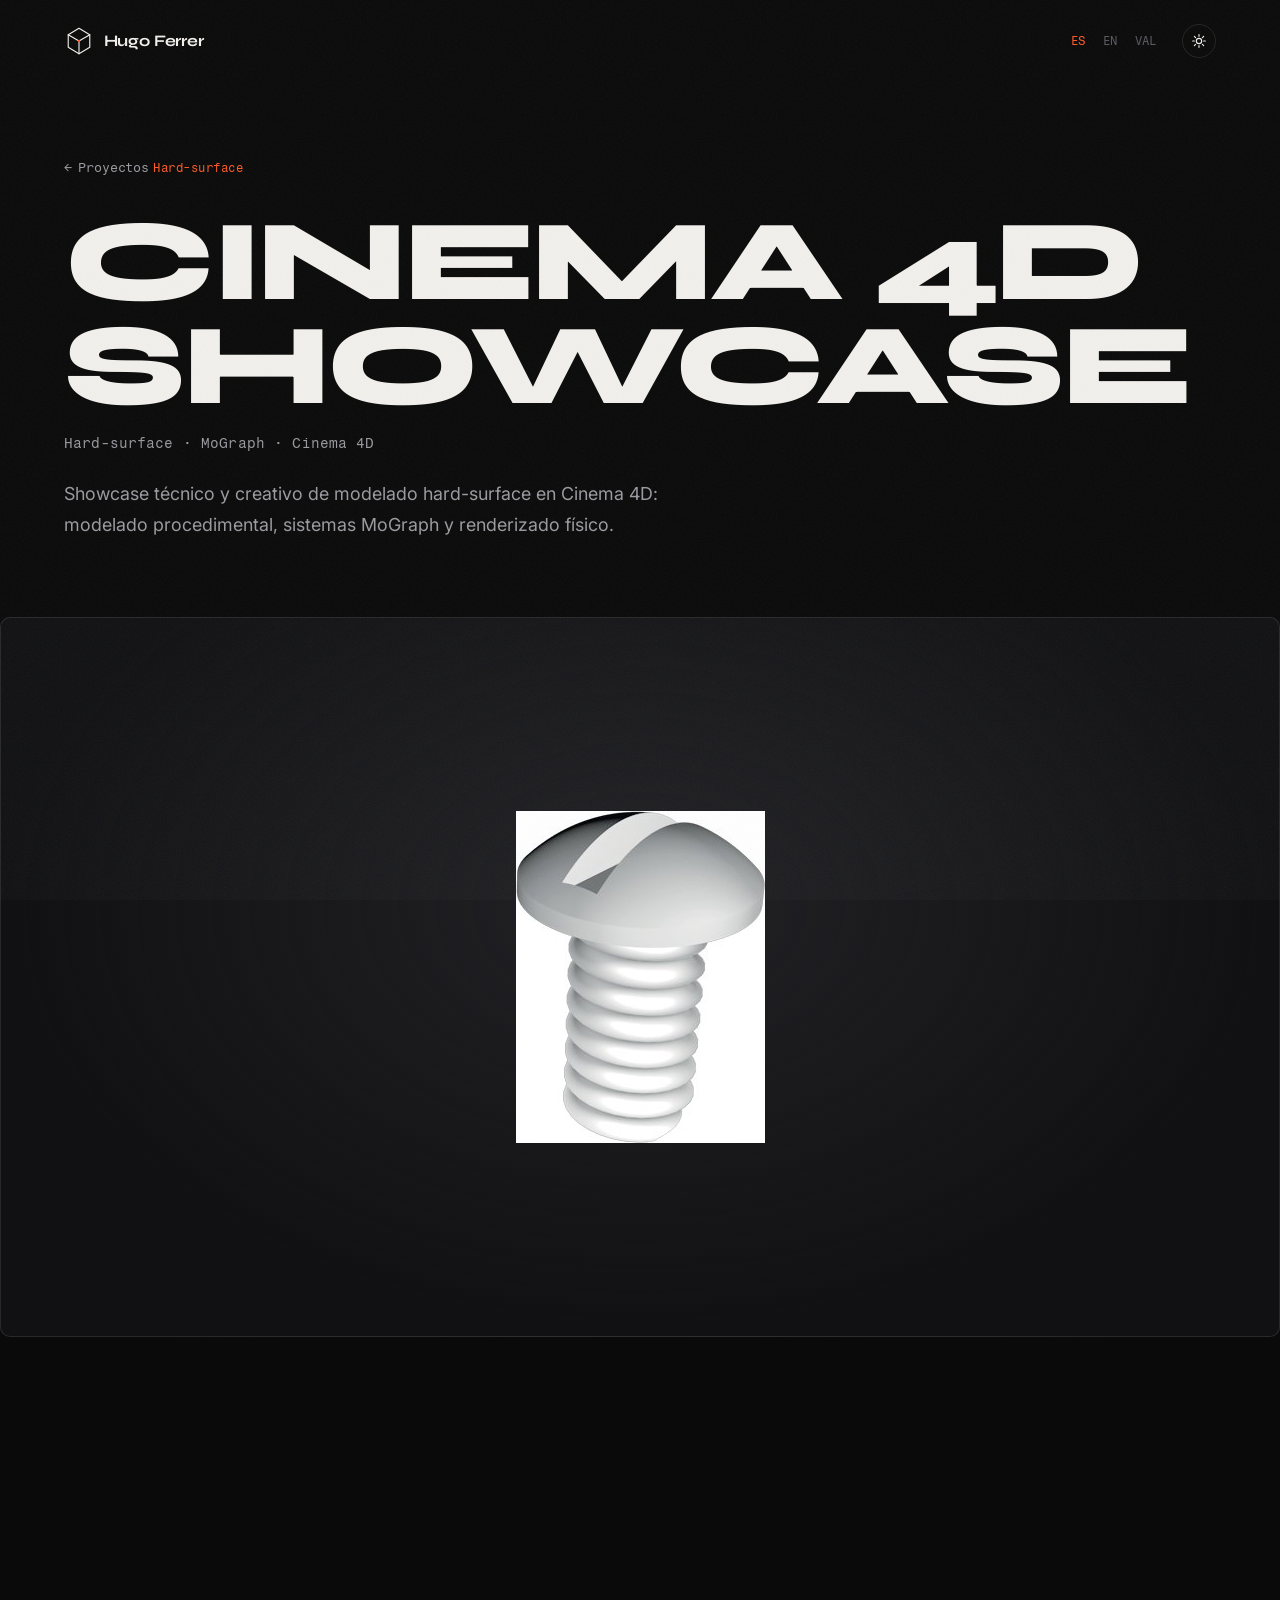
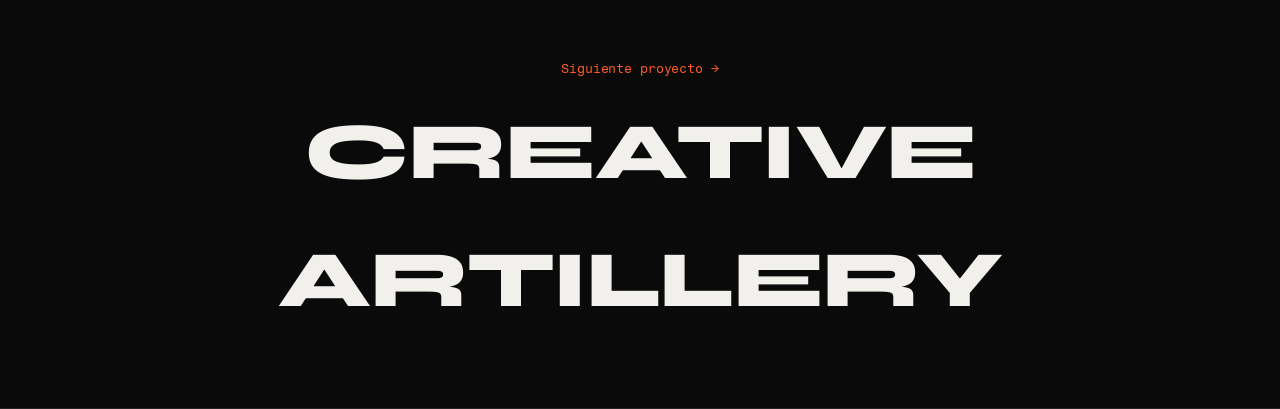
==== cinema4d.html @ 3f28eae4 "V6: páginas dedicadas por proyecto + material completo de Ecos - 6 páginas internas (ecos/mexican/sh" ====
<!DOCTYPE html>
<html lang="es">
<head>
  <meta charset="UTF-8" />
  <meta name="viewport" content="width=device-width, initial-scale=1.0" />
  <title>Cinema 4D Showcase — Hugo Ferrer Plaza</title>
  <meta name="description" content="Cinema 4D Showcase — hard-surface. Case study de Hugo Ferrer Plaza." />
  <meta name="theme-color" content="#0a0a0a" />
  <meta property="og:title" content="Cinema 4D Showcase — Hugo Ferrer Plaza" />
  <meta property="og:image" content="images/behance/c4d.jpg" />
  <link rel="preconnect" href="https://fonts.googleapis.com" />
  <link rel="preconnect" href="https://fonts.gstatic.com" crossorigin />
  <link href="https://fonts.googleapis.com/css2?family=Syne:wght@600;700;800&family=Inter:wght@300;400;500;600&family=Fragment+Mono:ital@0;1&display=swap" rel="stylesheet" />
  <link rel="stylesheet" href="assets/css/style.css?v=6" />
</head>
<body class="proj-page">
  <div class="curtain"></div>
  <div class="grain" aria-hidden="true"></div>
  <div class="progress-bar" id="progressBar" aria-hidden="true"></div>
  <div class="cursor" id="cursor" aria-hidden="true"></div>
  <div class="cursor-dot" id="cursorDot" aria-hidden="true"></div>

  <header class="nav" id="nav">
    <a href="index.html" class="nav-logo magnetic" aria-label="Hugo Ferrer Plaza — inicio">
      <svg class="logo-mark logo-svg" viewBox="0 0 64 64" width="30" height="30" aria-hidden="true">
        <g fill="none" stroke="currentColor" stroke-width="2.4" stroke-linejoin="round" stroke-linecap="round">
          <path d="M32 5 L55 18.5 L55 45.5 L32 59 L9 45.5 L9 18.5 Z"/>
          <path d="M32 32 L9 18.5 M32 32 L55 18.5 M32 32 L32 59"/>
        </g><circle cx="32" cy="32" r="2.6" fill="var(--accent)"/>
      </svg>
      <span class="logo-word">Hugo Ferrer</span>
    </a>
    <div class="nav-right">
      <div class="lang-switcher" role="group" aria-label="Idioma">
        <button class="lang-btn" data-lang="es" aria-pressed="true">ES</button>
        <button class="lang-btn" data-lang="en" aria-pressed="false">EN</button>
        <button class="lang-btn" data-lang="va" aria-pressed="false">VAL</button>
      </div>
      <button class="theme-toggle" id="themeToggle" aria-label="Cambiar tema claro/oscuro">
        <svg class="ic-sun" viewBox="0 0 24 24" fill="none" stroke="currentColor" stroke-width="1.7" stroke-linecap="round" aria-hidden="true"><circle cx="12" cy="12" r="4"/><path d="M12 2.5v2.5M12 19v2.5M2.5 12h2.5M19 12h2.5M5 5l1.8 1.8M17.2 17.2L19 19M19 5l-1.8 1.8M5 19l1.8-1.8"/></svg>
        <svg class="ic-moon" viewBox="0 0 24 24" fill="none" stroke="currentColor" stroke-width="1.7" stroke-linecap="round" stroke-linejoin="round" aria-hidden="true"><path d="M20 14.5A8 8 0 1 1 9.5 4 6.5 6.5 0 0 0 20 14.5z"/></svg>
      </button>
    </div>
  </header>

  <main id="proj" data-project="cinema4d"></main>

  <div class="lightbox" id="lightbox" aria-hidden="true" role="dialog" aria-modal="true" aria-label="Imagen">
    <div class="lb-backdrop"></div>
    <button class="lb-close" aria-label="Cerrar">✕</button>
    <button class="lb-prev" aria-label="Anterior">‹</button>
    <button class="lb-next" aria-label="Siguiente">›</button>
    <img class="lb-img" src="" alt="" />
  </div>

  <script src="https://cdn.jsdelivr.net/npm/gsap@3.12.5/dist/gsap.min.js"></script>
  <script src="https://cdn.jsdelivr.net/npm/gsap@3.12.5/dist/ScrollTrigger.min.js"></script>
  <script src="https://cdn.jsdelivr.net/npm/lenis@1.1.14/dist/lenis.min.js"></script>
  <script src="assets/js/i18n.js?v=6"></script>
  <script src="assets/js/project.js?v=6"></script>
</body>
</html>
---- assets/css/style.css ----
/* ═══════════════════════════════════════════════════
   Hugo Ferrer Plaza — Portfolio V5
   Dark cinematic · warm-orange accent · integrated overlays
═══════════════════════════════════════════════════ */
*, *::before, *::after { box-sizing: border-box; margin: 0; padding: 0; }

:root {
  --bg:        #0a0a0a;
  --bg-2:      #121214;
  --card:      #161618;
  --card-2:    #1d1d20;
  --text:      #f2f0ec;
  --muted:     #9a9a9f;
  --faint:     #5a5a60;
  --line:      rgba(255,255,255,0.10);
  --line-2:    rgba(255,255,255,0.05);
  --accent:    #ff5b27;
  --accent-2:  #ff7d4d;
  --accent-soft: rgba(255,91,39,0.14);

  --font-head: 'Syne', sans-serif;
  --font-body: 'Inter', sans-serif;
  --font-mono: 'Fragment Mono', ui-monospace, monospace;

  --ease-out:  cubic-bezier(0.16, 1, 0.3, 1);
  --ease-expo: cubic-bezier(0.19, 1, 0.22, 1);

  --overlay-bg: rgba(6,6,7,0.97);
  --pad-x: clamp(1.25rem, 5vw, 6rem);
  --maxw: 1320px;
}

/* light theme (toggle) */
body.light {
  --bg: #f4f2ed; --bg-2: #ece9e2; --card: #ffffff; --card-2: #f2efe9;
  --text: #14140f; --muted: #56544d; --faint: #9b988f;
  --line: rgba(0,0,0,0.12); --line-2: rgba(0,0,0,0.05);
  --overlay-bg: rgba(244,242,237,0.97);
}
body.light .grain { opacity: 0.03; mix-blend-mode: multiply; }

html { -webkit-text-size-adjust: 100%; }
body {
  background: var(--bg); color: var(--text);
  font-family: var(--font-body); font-weight: 400; line-height: 1.6;
  overflow-x: hidden; cursor: none;
  transition: background-color 0.5s var(--ease-out), color 0.5s var(--ease-out);
}
a { color: inherit; text-decoration: none; }
img { display: block; max-width: 100%; }
button { font-family: inherit; cursor: none; background: none; border: none; color: inherit; }
.mono { font-family: var(--font-mono); font-weight: 400; letter-spacing: -0.01em; }
.accent { color: var(--accent); }
::selection { background: var(--accent); color: #fff; }
::-webkit-scrollbar { width: 0; }

/* ─── grain · progress · cursor ─── */
.grain {
  position: fixed; inset: 0; z-index: 9000; pointer-events: none; opacity: 0.05;
  background-image: url("data:image/svg+xml,%3Csvg xmlns='http://www.w3.org/2000/svg' width='200' height='200'%3E%3Cfilter id='n'%3E%3CfeTurbulence type='fractalNoise' baseFrequency='0.8' numOctaves='4'/%3E%3C/filter%3E%3Crect width='200' height='200' filter='url(%23n)'/%3E%3C/svg%3E");
}
.progress-bar { position: fixed; top: 0; left: 0; z-index: 9999; height: 2px; width: 0%; background: var(--accent); pointer-events: none; }
.cursor { position: fixed; top: 0; left: 0; z-index: 9998; width: 34px; height: 34px; border: 1.4px solid var(--text); border-radius: 50%; pointer-events: none; transform: translate(-100px,-100px); transition: width .25s var(--ease-out), height .25s var(--ease-out), background .25s, border-color .3s; }
.cursor-dot { position: fixed; top: 0; left: 0; z-index: 9998; width: 5px; height: 5px; background: var(--accent); border-radius: 50%; pointer-events: none; transform: translate(-100px,-100px); }
body.cursor-hover .cursor { width: 56px; height: 56px; background: var(--accent-soft); border-color: var(--accent); }
.cursor, .cursor-dot { display: none; }
@media (hover: hover) and (pointer: fine) { .cursor, .cursor-dot { display: block; } }

/* ─── intro / opening ─── */
.intro { position: fixed; inset: 0; z-index: 10000; background: var(--bg); color: var(--text); display: flex; align-items: center; justify-content: center; will-change: transform; }
.intro.done { transform: translateY(-101%); transition: transform 0.95s var(--ease-expo); }
.intro.intro-hidden { display: none; }
.intro-inner { display: flex; flex-direction: column; align-items: center; gap: 1.5rem; }
.intro-mark { color: var(--text); }
.lg-dot { transform-box: fill-box; transform-origin: center; transform: scale(0); }
.intro-word { font-family: var(--font-mono); font-size: 0.72rem; letter-spacing: 0.42em; padding-left: 0.42em; color: var(--muted); opacity: 0; transform: translateY(8px); }

/* ═══ NAV ═══ */
.nav { position: fixed; top: 0; left: 0; width: 100%; z-index: 1000; display: flex; align-items: center; justify-content: space-between; padding: 1.5rem var(--pad-x); transition: padding .4s var(--ease-out), background .4s, border-color .4s; border-bottom: 1px solid transparent; }
.nav.scrolled { padding: 0.85rem var(--pad-x); background: color-mix(in srgb, var(--bg) 80%, transparent); backdrop-filter: blur(12px); border-bottom-color: var(--line); }
.nav-logo { display: flex; align-items: center; gap: 0.6rem; }
.logo-mark { color: currentColor; transition: transform 0.7s var(--ease-expo); }
.nav-logo:hover .logo-mark { transform: rotate(120deg) scale(1.04); }
.logo-word { font-family: var(--font-head); font-weight: 700; font-size: 1rem; letter-spacing: -0.01em; }
.nav-links { display: flex; gap: 2.2rem; }
.nav-links a { font-size: 0.9rem; font-weight: 500; position: relative; opacity: 0.8; transition: opacity .25s; }
.nav-links a::after { content: ''; position: absolute; left: 0; bottom: -5px; width: 0; height: 1.5px; background: var(--accent); transition: width .35s var(--ease-out); }
.nav-links a:hover { opacity: 1; } .nav-links a:hover::after { width: 100%; }
.nav-right { display: flex; align-items: center; gap: 1.1rem; }
.avail-pill { display: inline-flex; align-items: center; gap: 0.5rem; font-family: var(--font-mono); font-size: 0.72rem; padding: 0.4rem 0.75rem; border: 1px solid var(--line); border-radius: 100px; color: var(--muted); }
.avail-dot { width: 7px; height: 7px; border-radius: 50%; background: #25d366; flex: none; box-shadow: 0 0 0 0 rgba(37,211,102,0.6); animation: pulse 2.2s infinite; }
@keyframes pulse { 0% { box-shadow: 0 0 0 0 rgba(37,211,102,0.5); } 70% { box-shadow: 0 0 0 7px rgba(37,211,102,0); } 100% { box-shadow: 0 0 0 0 rgba(37,211,102,0); } }
.lang-switcher { display: flex; gap: 0.15rem; }
.lang-btn { font-family: var(--font-mono); font-size: 0.72rem; padding: 0.3rem 0.5rem; border-radius: 6px; color: var(--faint); transition: color .2s; }
.lang-btn.active { color: var(--accent); } .lang-btn:hover { color: var(--text); }
.nav-cta { font-size: 0.85rem; font-weight: 500; padding: 0.55rem 1.1rem; background: var(--accent); color: #fff; border-radius: 100px; transition: transform .3s var(--ease-out), background .3s; }
.nav-cta:hover { background: var(--accent-2); }
.menu-toggle { display: none; width: 34px; height: 34px; position: relative; }
.menu-toggle span { position: absolute; left: 7px; width: 20px; height: 1.6px; background: currentColor; transition: transform .35s var(--ease-out); }
.menu-toggle span:nth-child(1) { top: 13px; } .menu-toggle span:nth-child(2) { top: 20px; }
.menu-toggle.open span:nth-child(1) { top: 16px; transform: rotate(45deg); }
.menu-toggle.open span:nth-child(2) { top: 16px; transform: rotate(-45deg); }

.mobile-menu { position: fixed; inset: 0; z-index: 900; background: var(--bg); display: flex; flex-direction: column; align-items: center; justify-content: center; gap: 2rem; opacity: 0; visibility: hidden; transition: opacity .4s var(--ease-out), visibility .4s; }
.mobile-menu.open { opacity: 1; visibility: visible; }
.mobile-nav-links { display: flex; flex-direction: column; align-items: center; gap: 0.6rem; }
.mobile-nav-links a { font-family: var(--font-head); font-weight: 800; font-size: clamp(2rem, 11vw, 3.4rem); text-transform: uppercase; letter-spacing: -0.02em; opacity: 0; transform: translateY(24px); transition: opacity .5s var(--ease-out), transform .5s var(--ease-out), color .2s; }
.mobile-menu.open .mobile-nav-links a { opacity: 1; transform: translateY(0); }
.mobile-menu.open .mobile-nav-links a:nth-child(1) { transition-delay: .08s; }
.mobile-menu.open .mobile-nav-links a:nth-child(2) { transition-delay: .14s; }
.mobile-menu.open .mobile-nav-links a:nth-child(3) { transition-delay: .20s; }
.mobile-nav-links a:hover { color: var(--accent); }
.mobile-avail { display: inline-flex; align-items: center; gap: 0.5rem; font-family: var(--font-mono); font-size: 0.8rem; color: var(--muted); }

/* ═══ HERO ═══ */
.hero { position: relative; min-height: 100vh; display: flex; flex-direction: column; justify-content: center; padding: 7rem var(--pad-x) 3rem; overflow: hidden; }
.hero-glow { position: absolute; top: -15%; right: -10%; width: 60vw; height: 60vw; pointer-events: none; background: radial-gradient(circle, var(--accent-soft), transparent 60%); }
.hero-inner { position: relative; z-index: 2; max-width: var(--maxw); width: 100%; margin: 0 auto; }
.hero-eyebrow { display: inline-flex; align-items: center; gap: 0.6rem; font-size: 0.8rem; color: var(--muted); letter-spacing: 0.02em; margin-bottom: 1.8rem; opacity: 0; transform: translateY(8px); }
.hero-title { font-family: var(--font-head); font-weight: 800; font-size: clamp(3.4rem, 13vw, 12rem); line-height: 0.86; letter-spacing: -0.035em; text-transform: uppercase; }
.hero-title .line { display: block; overflow: hidden; }
.hero-title .word { display: block; transform: translateY(110%); will-change: transform; }
.hero-cycle { margin-top: 1.6rem; display: flex; flex-wrap: wrap; align-items: baseline; gap: 0.5rem; font-size: clamp(1rem, 2.3vw, 1.6rem); color: var(--muted); font-weight: 300; opacity: 0; }
.cycle-wrap { display: inline-block; overflow: hidden; vertical-align: bottom; }
.cycle-word { display: inline-block; font-family: var(--font-head); font-weight: 700; font-style: italic; color: var(--accent); padding: 0 0.05em; }
.hero-sub { margin-top: 2rem; max-width: 540px; font-size: clamp(0.95rem, 1.3vw, 1.12rem); color: var(--muted); line-height: 1.75; opacity: 0; }
.hero-cta-row { margin-top: 2.5rem; display: flex; flex-wrap: wrap; gap: 1rem; opacity: 0; }
.btn { display: inline-flex; align-items: center; gap: 0.6rem; font-size: 0.9rem; font-weight: 500; padding: 0.95rem 1.7rem; border-radius: 100px; transition: transform .35s var(--ease-out), background .3s, color .3s, border-color .3s; }
.btn-primary { background: var(--accent); color: #fff; } .btn-primary:hover { background: var(--accent-2); }
.btn-ghost { border: 1px solid var(--line); color: var(--text); } .btn-ghost:hover { border-color: var(--accent); color: var(--accent); }
.hero-foot { position: relative; z-index: 2; max-width: var(--maxw); width: 100%; margin: 4rem auto 0; display: flex; justify-content: space-between; align-items: center; font-size: 0.75rem; color: var(--faint); }
.hero-scroll { display: inline-flex; align-items: center; gap: 0.6rem; }
.scroll-line { display: inline-block; width: 40px; height: 1px; background: currentColor; position: relative; overflow: hidden; }
.scroll-line::after { content: ''; position: absolute; inset: 0; background: var(--accent); transform: translateX(-100%); animation: scrollLine 2s var(--ease-out) infinite; }
@keyframes scrollLine { 0% { transform: translateX(-100%); } 50% { transform: translateX(0); } 100% { transform: translateX(100%); } }

/* ═══ SECTIONS shell ═══ */
section { padding: clamp(5rem, 11vw, 10rem) var(--pad-x); }
.section-head, .about-head { max-width: var(--maxw); margin: 0 auto; }
.section-label { display: inline-block; font-size: 0.78rem; color: var(--muted); letter-spacing: 0.04em; margin-bottom: 1.4rem; }
.section-title { font-family: var(--font-head); font-weight: 800; font-size: clamp(2.4rem, 6.5vw, 5.5rem); line-height: 0.96; letter-spacing: -0.03em; text-transform: uppercase; }
.section-intro { margin-top: 1.4rem; max-width: 480px; color: var(--muted); font-size: 1.02rem; }

/* ═══ PROJECTS (stack → grid) ═══ */
/* clean uniform grid — every card the same size; Ecos sits first */
.proj-grid { position: relative; max-width: var(--maxw); margin: clamp(2.5rem,5vw,4rem) auto 0; display: grid; grid-template-columns: repeat(3, 1fr); gap: 1.4rem; perspective: 1600px; }
.proj-card { position: relative; grid-column: span 1; transform-style: preserve-3d; }
.proj-open { display: block; width: 100%; text-align: left; }
.proj-media { display: block; position: relative; overflow: hidden; border-radius: 8px; border: 1px solid var(--line); background: var(--bg-2); aspect-ratio: 4/3; }
.proj-media img { width: 100%; height: 100%; object-fit: cover; object-position: center 28%; transition: transform 0.9s var(--ease-out); }
.proj-media-contain { background: radial-gradient(ellipse 90% 75% at 50% 35%, var(--tone, #222226), transparent 70%), linear-gradient(160deg, #1a1a1e, #0c0c0e 85%); }
.proj-media-contain img { object-fit: contain; padding: 1.6rem; filter: drop-shadow(0 18px 36px rgba(0,0,0,0.5)); }
.proj-open:hover .proj-media { border-color: color-mix(in srgb, var(--accent) 55%, transparent); }
.proj-open:hover .proj-media img { transform: scale(1.05); }
.proj-media-video { display: flex; align-items: center; justify-content: center; background: radial-gradient(circle at 30% 25%, var(--accent-soft), transparent 55%), linear-gradient(135deg, #1a1416, #0c0c0e); }
.video-badge { display: inline-flex; align-items: center; gap: 0.6rem; font-size: 0.82rem; color: var(--muted); }
.play-tri { width: 0; height: 0; border-left: 12px solid var(--accent); border-top: 8px solid transparent; border-bottom: 8px solid transparent; }
.proj-info { display: flex; flex-direction: column; gap: 0.5rem; padding: 1rem 0.2rem 0; }
.proj-row { display: flex; align-items: baseline; justify-content: space-between; gap: 1rem; flex-wrap: wrap; }
.proj-title { font-family: var(--font-head); font-weight: 700; font-size: clamp(1.2rem, 2vw, 1.6rem); letter-spacing: -0.01em; }
.proj-tag { font-size: 0.72rem; color: var(--faint); text-transform: uppercase; letter-spacing: 0.04em; }
.proj-cta { font-size: 0.8rem; color: var(--accent); opacity: 0; transform: translateX(-6px); transition: opacity .3s, transform .3s; }
.proj-open:hover .proj-cta { opacity: 1; transform: translateX(0); }

/* ═══ MANIFESTO ═══ */
.manifesto { padding-top: clamp(4rem,8vw,7rem); padding-bottom: clamp(4rem,8vw,7rem); }
.quote-text { max-width: 1080px; margin: 0 auto; font-family: var(--font-head); font-weight: 700; font-size: clamp(1.7rem, 4.6vw, 3.8rem); line-height: 1.16; letter-spacing: -0.02em; }
.quote-text .qw { color: var(--faint); transition: color 0.3s var(--ease-out); }
.quote-text .qw.lit { color: var(--text); }
.quote-sign { display: block; max-width: 1080px; margin: 2rem auto 0; color: var(--muted); font-size: 0.85rem; }

/* ═══ CAPS ═══ */
.caps-grid { max-width: var(--maxw); margin: clamp(2.5rem,5vw,4rem) auto 0; display: grid; grid-template-columns: repeat(3, 1fr); gap: 1px; background: var(--line); border: 1px solid var(--line); }
.cap-card { background: var(--bg); padding: 2.4rem 2rem 2.6rem; position: relative; transition: background .4s var(--ease-out); }
.cap-card::before { content: ''; position: absolute; left: 0; top: 0; width: 100%; height: 2px; background: var(--accent); transform: scaleX(0); transform-origin: left; transition: transform .5s var(--ease-out); }
.cap-card:hover { background: var(--bg-2); } .cap-card:hover::before { transform: scaleX(1); }
.cap-num { font-size: 0.78rem; color: var(--faint); }
.cap-card h3 { font-family: var(--font-head); font-weight: 700; font-size: 1.32rem; margin: 1.4rem 0 0.7rem; letter-spacing: -0.01em; }
.cap-card p { font-size: 0.94rem; color: var(--muted); line-height: 1.65; }

/* ═══ ABOUT ═══ */
.about-title { max-width: 14ch; margin-top: 0.4rem; }
.about-body { max-width: var(--maxw); margin: clamp(2.5rem,5vw,4rem) auto 0; display: grid; grid-template-columns: 1.1fr 0.9fr; gap: clamp(2.5rem, 6vw, 6rem); }
.about-bio { color: var(--muted); font-size: 1.05rem; line-height: 1.8; margin-bottom: 1.4rem; }
.about-bio.lead { color: var(--text); font-size: clamp(1.1rem,1.6vw,1.35rem); }
.about-stats { display: flex; gap: 2.5rem; margin-top: 2.4rem; padding-top: 2rem; border-top: 1px solid var(--line); }
.stat { display: flex; flex-direction: column; gap: 0.3rem; }
.stat-num { font-family: var(--font-head); font-weight: 800; font-size: clamp(2rem,4vw,2.8rem); color: var(--accent); line-height: 1; }
.stat-lab { font-size: 0.82rem; color: var(--faint); text-transform: uppercase; letter-spacing: 0.06em; }
.timeline-title { display: block; font-size: 0.78rem; color: var(--faint); margin-bottom: 1.6rem; letter-spacing: 0.05em; }
.timeline-item { position: relative; padding: 0 0 1.8rem 1.6rem; border-left: 1px solid var(--line); }
.timeline-item:last-child { padding-bottom: 0; }
.timeline-item::before { content: ''; position: absolute; left: -4.5px; top: 4px; width: 8px; height: 8px; border-radius: 50%; background: var(--bg); border: 1.5px solid var(--faint); transition: border-color .3s, background .3s; }
.timeline-item:hover::before { border-color: var(--accent); background: var(--accent); }
.tl-year { display: block; font-size: 0.76rem; color: var(--accent); margin-bottom: 0.35rem; }
.timeline-item h4 { font-family: var(--font-head); font-weight: 700; font-size: 1.08rem; margin-bottom: 0.25rem; }
.timeline-item p { font-size: 0.9rem; color: var(--muted); }

/* ═══ PROCESS ═══ */
.steps { position: relative; max-width: var(--maxw); margin: clamp(2.5rem,5vw,4rem) auto 0; display: grid; grid-template-columns: repeat(4, 1fr); gap: 1.6rem; }
.step-line { position: absolute; top: 19px; left: 19px; right: 19px; height: 2px; background: var(--line); }
.step-line-fill { display: block; height: 100%; width: 0%; background: var(--accent); }
.step { position: relative; }
.step-num { position: relative; z-index: 1; display: inline-flex; align-items: center; justify-content: center; width: 40px; height: 40px; border-radius: 50%; border: 1px solid var(--line); background: var(--bg); color: var(--muted); font-size: 0.82rem; margin-bottom: 1.4rem; transition: background .35s, color .35s, border-color .35s; }
.step.in .step-num { background: var(--accent); color: #fff; border-color: var(--accent); }
.step h3 { font-family: var(--font-head); font-weight: 700; font-size: 1.18rem; margin-bottom: 0.6rem; letter-spacing: -0.01em; }
.step p { font-size: 0.94rem; color: var(--muted); line-height: 1.65; }

/* ═══ CONTACT + FOOTER ═══ */
.contact { text-align: left; }
.contact > * { max-width: var(--maxw); margin-left: auto; margin-right: auto; }
.contact-big { font-family: var(--font-head); font-weight: 800; text-transform: uppercase; font-size: clamp(2.6rem, 9vw, 8rem); line-height: 0.9; letter-spacing: -0.03em; margin: 0.4rem auto 1.6rem; }
.contact-sub { color: var(--muted); font-size: clamp(1rem,1.4vw,1.2rem); max-width: 540px; margin-bottom: 2.6rem; }
.contact-email { display: inline-block; font-family: var(--font-head); font-weight: 700; font-size: clamp(1.3rem, 4vw, 2.6rem); letter-spacing: -0.01em; padding-bottom: 0.5rem; border-bottom: 2px solid var(--line); transition: color .3s, border-color .3s; }
.contact-email:hover { color: var(--accent); border-color: var(--accent); }
.site-footer { display: flex; align-items: center; justify-content: space-between; flex-wrap: wrap; gap: 1rem; padding: 2.4rem var(--pad-x); border-top: 1px solid var(--line); font-size: 0.78rem; color: var(--faint); }
.to-top { color: var(--muted); transition: color .25s; } .to-top:hover { color: var(--accent); }

/* ═══ SECTION CONTRAST BANDING ═══ */
.projects, .caps, .process { background: var(--bg-2); }
.manifesto { background: radial-gradient(130% 110% at 50% 0%, var(--accent-soft), transparent 55%); }

/* ═══ THEME TOGGLE ═══ */
.theme-toggle { width: 34px; height: 34px; display: inline-flex; align-items: center; justify-content: center; border-radius: 50%; border: 1px solid var(--line); color: var(--text); transition: border-color .25s, color .25s, transform .5s var(--ease-out); }
.theme-toggle:hover { border-color: var(--accent); color: var(--accent); transform: rotate(40deg); }
.theme-toggle svg { width: 16px; height: 16px; }
.theme-toggle .ic-moon { display: none; }
body.light .theme-toggle .ic-sun { display: none; }
body.light .theme-toggle .ic-moon { display: block; }

/* ═══ OVERLAY (project) ═══ */
.overlay { position: fixed; inset: 0; z-index: 5000; visibility: hidden; pointer-events: none; transition: visibility 0s linear .55s; }
.overlay.open { visibility: visible; pointer-events: auto; transition-delay: 0s; }
.overlay-backdrop { position: absolute; inset: 0; background: var(--overlay-bg); opacity: 0; transition: opacity .5s var(--ease-out); }
.overlay.open .overlay-backdrop { opacity: 1; }
/* CSS-driven so visibility never depends on the JS ticker */
.overlay-panel { position: absolute; inset: clamp(0px, 2vw, 28px); background: var(--bg); border: 1px solid var(--line); border-radius: 12px; overflow: hidden; opacity: 0; transform: scale(0.965) translateY(24px); transition: opacity .5s var(--ease-out), transform .55s var(--ease-out); }
.overlay.open .overlay-panel { opacity: 1; transform: none; }
.overlay-close { position: absolute; top: 1rem; right: 1rem; z-index: 3; width: 46px; height: 46px; display: flex; align-items: center; justify-content: center; border-radius: 50%; border: 1px solid var(--line); background: color-mix(in srgb, var(--bg) 70%, transparent); backdrop-filter: blur(6px); color: var(--text); transition: background .25s, border-color .25s, transform .3s var(--ease-out); }
.overlay-close:hover { border-color: var(--accent); color: var(--accent); transform: rotate(90deg); }
.overlay-scroll { position: absolute; inset: 0; overflow-y: auto; overflow-x: hidden; padding: clamp(2rem, 5vw, 5rem) clamp(1.25rem, 5vw, 6rem) 4rem; }
.overlay-scroll::-webkit-scrollbar { width: 6px; } .overlay-scroll::-webkit-scrollbar-thumb { background: var(--line); border-radius: 3px; }
.overlay-head { max-width: 1100px; margin: 0 auto; }
.overlay-tag { display: inline-block; font-size: 0.78rem; color: var(--accent); letter-spacing: 0.04em; margin-bottom: 1rem; }
.overlay-title { font-family: var(--font-head); font-weight: 800; text-transform: uppercase; font-size: clamp(2.4rem, 7vw, 6rem); line-height: 0.92; letter-spacing: -0.03em; }
.overlay-meta { margin-top: 1rem; font-size: 0.85rem; color: var(--muted); letter-spacing: 0.01em; }
.overlay-desc { margin-top: 1.4rem; max-width: 680px; color: var(--muted); font-size: clamp(1rem,1.4vw,1.15rem); line-height: 1.75; }
.overlay-gallery { max-width: 1100px; margin: clamp(2.5rem,5vw,4rem) auto 0; display: grid; grid-template-columns: repeat(2, 1fr); gap: 1.2rem; }
.overlay-gallery figure { overflow: hidden; border-radius: 8px; border: 1px solid var(--line); background: var(--bg-2); }
.overlay-gallery img { width: 100%; height: 100%; object-fit: cover; display: block; }
.overlay-gallery .g-full { grid-column: span 2; }
.overlay-gallery .g-tall { grid-row: span 2; }
.overlay-gallery .g-contain { display: flex; align-items: center; justify-content: center; aspect-ratio: 4/3; background: radial-gradient(ellipse at 50% 40%, var(--tone,#222226), transparent 70%), #111113; }
.overlay-gallery .g-contain img { object-fit: contain; padding: 1.4rem; }
.overlay-nav { max-width: 1100px; margin: clamp(2.5rem,5vw,4rem) auto 0; display: flex; justify-content: space-between; border-top: 1px solid var(--line); padding-top: 1.6rem; }
.ov-nav-btn { display: inline-flex; gap: 0.5rem; font-size: 0.85rem; color: var(--muted); transition: color .25s; }
.ov-nav-btn:hover { color: var(--accent); }

/* ═══ REVEAL STATES (JS adds .in) ═══ */
.cap-card, .timeline-item, .about-bio, .about-stats, .step { opacity: 0; transform: translateY(28px); }
.cap-card.in, .timeline-item.in, .about-bio.in, .about-stats.in, .step.in { opacity: 1; transform: none; transition: opacity .8s var(--ease-out), transform .8s var(--ease-out); }
.proj-card { opacity: 0; } .proj-card.in { opacity: 1; }

/* ═══ RESPONSIVE ═══ */
@media (max-width: 1024px) {
  .nav-links, .avail-pill, .nav-cta { display: none; }
  .menu-toggle { display: block; }
  .proj-grid { grid-template-columns: repeat(2, 1fr); }
  .caps-grid { grid-template-columns: repeat(2, 1fr); }
  .about-body { grid-template-columns: 1fr; }
  .steps { grid-template-columns: repeat(2, 1fr); gap: 2rem 1.6rem; } .step-line { display: none; }
}
@media (max-width: 768px) {
  body { cursor: auto; }
  .hero-foot { flex-direction: column; gap: 0.6rem; align-items: flex-start; }
  .site-footer { flex-direction: column; align-items: flex-start; }
  .overlay-gallery { grid-template-columns: 1fr; } .overlay-gallery .g-full, .overlay-gallery .g-tall { grid-column: span 1; grid-row: span 1; }
}
@media (max-width: 600px) {
  .lang-switcher:not(.mobile-lang) { display: none; }
  .proj-grid { grid-template-columns: 1fr; gap: 1.6rem; }
  .caps-grid { grid-template-columns: 1fr; }
  .steps { grid-template-columns: 1fr; }
  .hero-title { font-size: clamp(2.2rem, 12.5vw, 3.6rem); }
  .hero-cycle { font-size: 1rem; }
  .section-title { font-size: clamp(2rem, 9vw, 3.4rem); }
  .contact-big { font-size: clamp(2.2rem, 12vw, 4rem); }
  .about-stats { flex-wrap: wrap; gap: 1.2rem; }
}

/* ═══════════════════════════════════════════════════
   V6 — PROJECT PAGES · lightbox · wireframe · curtain
═══════════════════════════════════════════════════ */
/* page curtain transition */
.curtain { position: fixed; inset: 0; z-index: 9500; background: var(--bg); transform: translateY(0); transition: transform .6s var(--ease-expo); pointer-events: none; }
.curtain.up { transform: translateY(-101%); }

/* home hero portrait (duotone + reveal colour on hover) */
.hero-portrait { position: relative; border-radius: 12px; overflow: hidden; border: 1px solid var(--line); }
.hero-portrait img { display: block; width: 100%; height: 100%; object-fit: cover; filter: grayscale(1) contrast(1.06) brightness(0.92); transition: filter .6s var(--ease-out); }
.hero-portrait::after { content: ''; position: absolute; inset: 0; background: var(--accent); mix-blend-mode: color; opacity: 0.42; transition: opacity .6s var(--ease-out); pointer-events: none; }
.hero-portrait:hover img { filter: none; } .hero-portrait:hover::after { opacity: 0; }
.hero-inner { position: relative; }
.hero .hero-portrait { position: absolute; right: 0; bottom: -1rem; width: 290px; aspect-ratio: 4/5; }
@media (max-width: 1180px) { .hero .hero-portrait { display: none; } }

/* about portrait */
.about-portrait { max-width: 280px; margin-bottom: 1.8rem; border-radius: 12px; overflow: hidden; border: 1px solid var(--line); }
.about-portrait img { width: 100%; display: block; filter: grayscale(0.15) contrast(1.03); transition: filter .5s var(--ease-out); }
.about-portrait:hover img { filter: none; }
@media (max-width: 768px) { .about-portrait { max-width: 200px; } }

/* project page nav back + shell */
main#proj { display: block; }
.ph-hero { max-width: var(--maxw); margin: 0 auto; padding: clamp(7rem,12vw,11rem) var(--pad-x) 0; }
.ph-back { display: inline-flex; align-items: center; gap: 0.4rem; font-size: 0.8rem; color: var(--muted); margin-bottom: 2rem; transition: color .25s, gap .25s; }
.ph-back:hover { color: var(--accent); gap: 0.7rem; }
.ph-tag { display: inline-block; font-size: 0.78rem; color: var(--accent); letter-spacing: 0.04em; margin-bottom: 0.8rem; }
.ph-title { font-family: var(--font-head); font-weight: 800; text-transform: uppercase; font-size: clamp(2.6rem, 9vw, 7.5rem); line-height: 0.9; letter-spacing: -0.03em; }
.ph-meta { margin-top: 1rem; font-size: 0.85rem; color: var(--muted); letter-spacing: 0.01em; }
.ph-intro { margin-top: 1.4rem; max-width: 680px; color: var(--muted); font-size: clamp(1rem,1.4vw,1.18rem); line-height: 1.75; }
.ph-hero .btn { margin-top: 1.8rem; }
.ph-heromedia { max-width: 1500px; margin: clamp(3rem,6vw,5rem) auto 0; border-radius: 10px; overflow: hidden; border: 1px solid var(--line); }
.ph-heromedia img { width: 100%; height: auto; display: block; }
.ph-heromedia.g-contain { aspect-ratio: 16/9; display: flex; align-items: center; justify-content: center; background: radial-gradient(ellipse at 50% 40%, var(--tone,#222226), transparent 70%), #111113; }
.ph-heromedia.g-contain img { width: auto; max-height: 100%; object-fit: contain; padding: 2rem; }
.ph-video { max-width: 1100px; margin: clamp(3rem,6vw,5rem) auto 0; aspect-ratio: 16/9; border-radius: 10px; border: 1px solid var(--line); display: flex; align-items: center; justify-content: center; background: radial-gradient(circle at 30% 25%, var(--accent-soft), transparent 55%), linear-gradient(135deg, #1a1416, #0c0c0e); }

.ph-filters { max-width: var(--maxw); margin: clamp(3rem,6vw,5rem) auto 0; display: flex; flex-wrap: wrap; gap: 0.6rem; }
.filt-chip { font-family: var(--font-mono); font-size: 0.74rem; padding: 0.45rem 0.9rem; border: 1px solid var(--line); border-radius: 100px; color: var(--muted); transition: color .25s, border-color .25s, background .25s; }
.filt-chip:hover { color: var(--text); border-color: var(--line); }
.filt-chip.active { color: var(--bg); background: var(--accent); border-color: var(--accent); }

.ph-gallery { max-width: var(--maxw); margin: 1.4rem auto 0; display: grid; grid-template-columns: repeat(2, 1fr); gap: 1.2rem; grid-auto-flow: dense; }
.ph-cell { overflow: hidden; border-radius: 8px; border: 1px solid var(--line); background: var(--bg-2); opacity: 0; transform: translateY(24px); }
.ph-cell.in { opacity: 1; transform: none; transition: opacity .7s var(--ease-out), transform .7s var(--ease-out); }
.ph-cell img { width: 100%; height: 100%; object-fit: cover; display: block; transition: transform .8s var(--ease-out); }
.ph-cell:hover img { transform: scale(1.04); }
.ph-cell.g-full { grid-column: span 2; }
.ph-cell.g-tall { grid-row: span 2; }
.ph-cell.g-contain { background: radial-gradient(ellipse at 50% 40%, var(--tone,#222226), transparent 70%), #111113; aspect-ratio: 3/4; }
.ph-cell.g-contain img { object-fit: contain; padding: 1.4rem; }

.ph-sec { max-width: var(--maxw); margin: clamp(4rem,8vw,7rem) auto 0; }
.ph-sectitle { font-family: var(--font-head); font-weight: 800; text-transform: uppercase; font-size: clamp(1.8rem, 5vw, 3.4rem); letter-spacing: -0.02em; }
.ph-sechint { margin-top: 0.6rem; font-size: 0.76rem; color: var(--faint); }
.wfx-grid { margin-top: 2rem; display: grid; grid-template-columns: repeat(2, 1fr); gap: 1.2rem; }
.wfx { position: relative; overflow: hidden; border-radius: 8px; border: 1px solid var(--line); --split: 50%; cursor: ew-resize; touch-action: none; opacity: 0; transform: translateY(20px); }
.wfx.in { opacity: 1; transform: none; transition: opacity .7s var(--ease-out), transform .7s var(--ease-out); }
.wfx-base { display: block; width: 100%; height: auto; }
.wfx-over { position: absolute; inset: 0; width: 100%; height: 100%; object-fit: cover; clip-path: inset(0 0 0 var(--split)); }
.wfx-handle { position: absolute; top: 0; bottom: 0; left: var(--split); width: 2px; background: var(--accent); transform: translateX(-1px); pointer-events: none; }
.wfx-handle i { position: absolute; top: 50%; left: 50%; transform: translate(-50%,-50%); width: 36px; height: 36px; border-radius: 50%; border: 2px solid var(--accent); background: color-mix(in srgb, var(--bg) 55%, transparent); }
.wfx-handle i::before { content: '‹ ›'; position: absolute; inset: 0; display: flex; align-items: center; justify-content: center; font-size: 0.7rem; color: #fff; letter-spacing: -1px; }

.ph-credits { max-width: var(--maxw); margin: clamp(4rem,8vw,7rem) auto 0; padding-top: 2rem; border-top: 1px solid var(--line); }
.ph-credits > span { font-size: 0.78rem; color: var(--faint); letter-spacing: 0.05em; }
.ph-logos { display: flex; flex-wrap: wrap; align-items: center; gap: 2.5rem; margin-top: 1.4rem; }
.ph-logos img { height: 46px; width: auto; opacity: 0.7; filter: brightness(0) invert(1); transition: opacity .25s; }
body.light .ph-logos img { filter: none; }
.ph-logos img:hover { opacity: 1; }

.ph-next { display: flex; flex-direction: column; gap: 0.5rem; max-width: var(--maxw); margin: clamp(5rem,10vw,9rem) auto 0; padding: clamp(2.5rem,5vw,4rem) var(--pad-x); border-top: 1px solid var(--line); border-bottom: 1px solid var(--line); text-align: center; align-items: center; transition: background .35s; }
.ph-next:hover { background: var(--bg-2); }
.ph-next .mono { color: var(--accent); font-size: 0.8rem; }
.ph-next-title { font-family: var(--font-head); font-weight: 800; text-transform: uppercase; font-size: clamp(2rem, 7vw, 5rem); letter-spacing: -0.02em; }

/* lightbox */
.lightbox { position: fixed; inset: 0; z-index: 6000; visibility: hidden; opacity: 0; pointer-events: none; display: flex; align-items: center; justify-content: center; transition: opacity .4s var(--ease-out), visibility 0s linear .4s; }
.lightbox.open { visibility: visible; opacity: 1; pointer-events: auto; transition-delay: 0s; }
.lb-backdrop { position: absolute; inset: 0; background: var(--overlay-bg); }
.lb-img { position: relative; max-width: 92vw; max-height: 88vh; object-fit: contain; border-radius: 6px; box-shadow: 0 30px 80px rgba(0,0,0,0.6); }
.lb-close, .lb-prev, .lb-next { position: absolute; z-index: 2; width: 48px; height: 48px; display: flex; align-items: center; justify-content: center; border-radius: 50%; border: 1px solid var(--line); background: color-mix(in srgb, var(--bg) 60%, transparent); color: var(--text); font-size: 1.4rem; transition: border-color .25s, color .25s; }
.lb-close { top: 1.2rem; right: 1.2rem; } .lb-prev { left: 1.2rem; top: 50%; transform: translateY(-50%); } .lb-next { right: 1.2rem; top: 50%; transform: translateY(-50%); }
.lb-close:hover, .lb-prev:hover, .lb-next:hover { border-color: var(--accent); color: var(--accent); }

/* contact actions (copy + vcard) */
.contact-actions { display: flex; flex-wrap: wrap; gap: 0.8rem; margin-top: 1.6rem; }
.c-btn { display: inline-flex; align-items: center; gap: 0.5rem; font-family: var(--font-mono); font-size: 0.78rem; padding: 0.6rem 1.1rem; border: 1px solid var(--line); border-radius: 100px; color: var(--muted); transition: color .25s, border-color .25s; }
.c-btn:hover { color: var(--accent); border-color: var(--accent); }
.c-btn.copied { color: var(--accent); border-color: var(--accent); }
.contact-phone { display: block; font-family: var(--font-head); font-weight: 700; font-size: clamp(1.1rem, 3vw, 1.8rem); margin-top: 0.8rem; color: var(--muted); transition: color .25s; }
.contact-phone:hover { color: var(--accent); }

@media (max-width: 768px) {
  .ph-gallery, .wfx-grid { grid-template-columns: 1fr; }
  .ph-cell.g-full, .ph-cell.g-tall { grid-column: span 1; grid-row: span 1; }
  .lb-prev, .lb-next { width: 40px; height: 40px; }
}

/* ═══ REDUCED MOTION ═══ */
@media (prefers-reduced-motion: reduce) {
  * { animation-duration: 0.01ms !important; animation-iteration-count: 1 !important; transition-duration: 0.01ms !important; }
  .hero-title .word { transform: none; }
  .hero-eyebrow, .hero-cycle, .hero-sub, .hero-cta-row { opacity: 1; }
  .cap-card, .timeline-item, .about-bio, .about-stats, .step, .proj-card, .ph-cell, .wfx { opacity: 1; transform: none; }
  .curtain { display: none; }
  .quote-text .qw { color: var(--text); }
  .step-line-fill { width: 100% !important; }
}
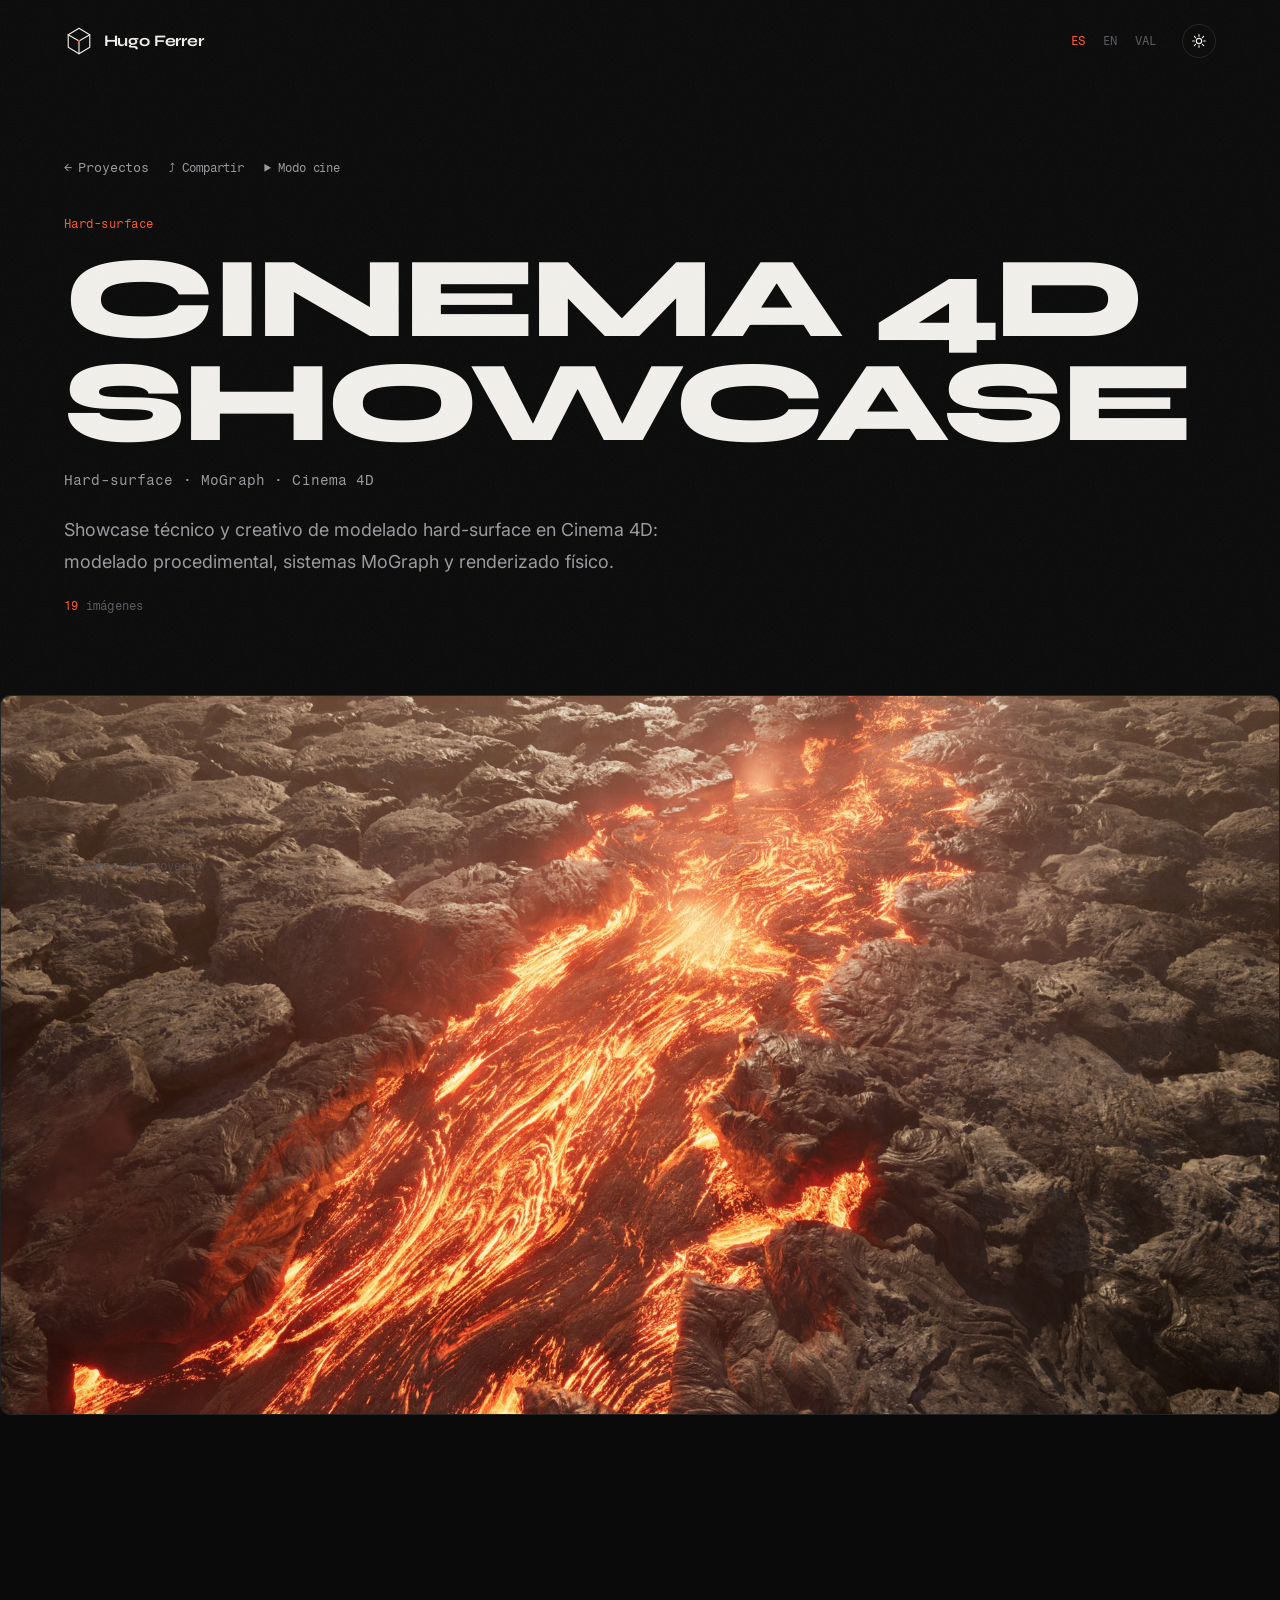
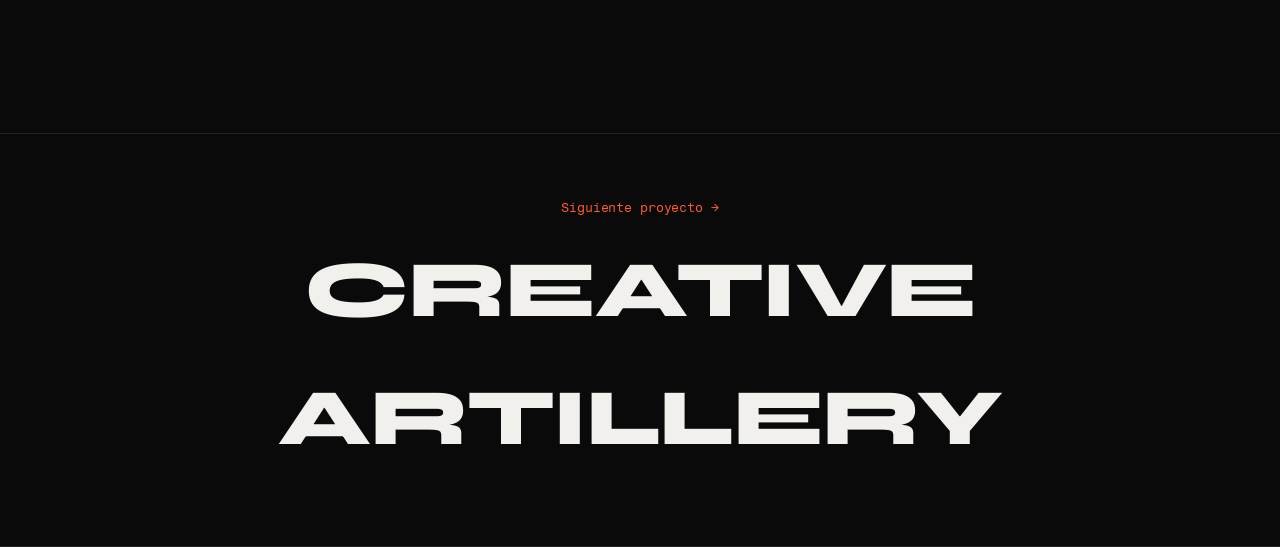
==== commit c2afba29: "V7: foto graduación + flores, paleta ⌘K, índice flotante, modo cine - Fotos: retrato de graduación →" ====
--- a/cinema4d.html
+++ b/cinema4d.html
@@ -11,7 +11,7 @@
   <link rel="preconnect" href="https://fonts.googleapis.com" />
   <link rel="preconnect" href="https://fonts.gstatic.com" crossorigin />
   <link href="https://fonts.googleapis.com/css2?family=Syne:wght@600;700;800&family=Inter:wght@300;400;500;600&family=Fragment+Mono:ital@0;1&display=swap" rel="stylesheet" />
-  <link rel="stylesheet" href="assets/css/style.css?v=6" />
+  <link rel="stylesheet" href="assets/css/style.css?v=7" />
 </head>
 <body class="proj-page">
   <div class="curtain"></div>
@@ -56,7 +56,8 @@
   <script src="https://cdn.jsdelivr.net/npm/gsap@3.12.5/dist/gsap.min.js"></script>
   <script src="https://cdn.jsdelivr.net/npm/gsap@3.12.5/dist/ScrollTrigger.min.js"></script>
   <script src="https://cdn.jsdelivr.net/npm/lenis@1.1.14/dist/lenis.min.js"></script>
-  <script src="assets/js/i18n.js?v=6"></script>
-  <script src="assets/js/project.js?v=6"></script>
+  <script src="assets/js/i18n.js?v=7"></script>
+  <script src="assets/js/cmdk.js?v=7"></script>
+  <script src="assets/js/project.js?v=7"></script>
 </body>
 </html>
--- a/assets/css/style.css
+++ b/assets/css/style.css
@@ -388,6 +388,82 @@
   .lb-prev, .lb-next { width: 40px; height: 40px; }
 }
 
+/* ═══════════════════════════════════════════════════
+   V7 — extra functions: lightbox zoom · back-to-top ·
+   share · image count · keyboard hint
+═══════════════════════════════════════════════════ */
+.lb-img { cursor: zoom-in; transition: transform .35s var(--ease-out); will-change: transform; touch-action: none; }
+.lightbox.zoom .lb-img { cursor: grab; transition: none; }
+.lightbox.zoom.grabbing .lb-img { cursor: grabbing; }
+.lb-hint { position: absolute; bottom: 1.1rem; left: 50%; transform: translateX(-50%); font-family: var(--font-mono); font-size: 0.72rem; color: var(--muted); opacity: 0.7; pointer-events: none; }
+
+.to-top-btn { position: fixed; bottom: 1.5rem; right: 1.5rem; z-index: 1500; width: 46px; height: 46px; display: flex; align-items: center; justify-content: center; border-radius: 50%; border: 1px solid var(--line); background: color-mix(in srgb, var(--bg) 70%, transparent); backdrop-filter: blur(8px); color: var(--text); opacity: 0; transform: translateY(12px); pointer-events: none; transition: opacity .3s var(--ease-out), transform .3s var(--ease-out), border-color .25s, color .25s; }
+.to-top-btn.show { opacity: 1; transform: none; pointer-events: auto; }
+.to-top-btn:hover { border-color: var(--accent); color: var(--accent); }
+
+.ph-count { display: inline-block; margin-top: 1.2rem; font-family: var(--font-mono); font-size: 0.76rem; color: var(--faint); letter-spacing: 0.02em; }
+.ph-count b { color: var(--accent); font-weight: 400; }
+
+.ph-share { display: inline-flex; align-items: center; gap: 0.45rem; margin-left: 1rem; font-family: var(--font-mono); font-size: 0.78rem; color: var(--muted); transition: color .25s; vertical-align: middle; }
+.ph-share:hover { color: var(--accent); }
+.ph-share.copied { color: var(--accent); }
+
+.kbd-hint { position: fixed; bottom: 1.5rem; left: 1.5rem; z-index: 1400; font-family: var(--font-mono); font-size: 0.72rem; color: var(--faint); opacity: 0; transition: opacity .4s; pointer-events: none; }
+.kbd-hint.show { opacity: 0.6; }
+.kbd-hint kbd { border: 1px solid var(--line); border-radius: 4px; padding: 1px 5px; color: var(--muted); }
+@media (max-width: 768px) { .kbd-hint { display: none; } }
+
+/* ═══════════════════════════════════════════════════
+   V7 — command palette · floating index · cinema mode · portrait flip
+═══════════════════════════════════════════════════ */
+/* command palette */
+.cmdk { position: fixed; inset: 0; z-index: 9700; visibility: hidden; opacity: 0; pointer-events: none; display: flex; align-items: flex-start; justify-content: center; padding-top: 13vh; transition: opacity .2s var(--ease-out), visibility 0s linear .2s; }
+.cmdk.open { visibility: visible; opacity: 1; pointer-events: auto; transition-delay: 0s; }
+.cmdk-backdrop { position: absolute; inset: 0; background: color-mix(in srgb, var(--bg) 65%, rgba(0,0,0,0.55)); }
+.cmdk-panel { position: relative; width: min(92vw, 560px); background: var(--card); border: 1px solid var(--line); border-radius: 14px; box-shadow: 0 30px 80px rgba(0,0,0,0.55); overflow: hidden; transform: translateY(-10px) scale(0.98); transition: transform .25s var(--ease-out); }
+.cmdk.open .cmdk-panel { transform: none; }
+.cmdk-input { width: 100%; padding: 1.1rem 1.3rem; background: transparent; border: none; border-bottom: 1px solid var(--line); color: var(--text); font-size: 1rem; outline: none; }
+.cmdk-list { max-height: 52vh; overflow-y: auto; padding: 0.4rem; }
+.cmdk-item { display: flex; align-items: center; gap: 0.8rem; padding: 0.7rem 0.9rem; border-radius: 9px; cursor: pointer; }
+.cmdk-item.sel { background: var(--accent-soft); }
+.cmdk-ic { width: 22px; text-align: center; color: var(--accent); }
+.cmdk-label { flex: 1; font-size: 0.95rem; }
+.cmdk-hint { font-size: 0.72rem; color: var(--faint); }
+.cmdk-empty { padding: 1.4rem; text-align: center; color: var(--faint); font-size: 0.85rem; }
+.cmdk-btn { display: inline-flex; align-items: center; gap: 0.4rem; font-family: var(--font-mono); font-size: 0.7rem; color: var(--muted); border: 1px solid var(--line); border-radius: 7px; padding: 0.3rem 0.55rem; transition: border-color .25s, color .25s; }
+.cmdk-btn:hover { border-color: var(--accent); color: var(--accent); }
+@media (max-width: 1024px) { .cmdk-btn { display: none; } }
+
+/* floating section index (Ecos) */
+.proj-toc { position: fixed; left: 1.5rem; top: 50%; transform: translateY(-50%); z-index: 800; display: flex; flex-direction: column; gap: 0.9rem; }
+.proj-toc a { display: flex; align-items: center; gap: 0.6rem; color: var(--faint); font-family: var(--font-mono); font-size: 0.72rem; transition: color .25s; }
+.proj-toc .dot { width: 7px; height: 7px; border-radius: 50%; border: 1px solid var(--faint); transition: transform .25s, background .25s, border-color .25s; flex: none; }
+.proj-toc .toc-lbl { opacity: 0; transform: translateX(-6px); transition: opacity .25s, transform .25s; white-space: nowrap; }
+.proj-toc a:hover .toc-lbl, .proj-toc a.active .toc-lbl { opacity: 1; transform: none; }
+.proj-toc a:hover, .proj-toc a.active { color: var(--text); }
+.proj-toc a.active .dot { background: var(--accent); border-color: var(--accent); transform: scale(1.35); }
+@media (max-width: 1180px) { .proj-toc { display: none; } }
+
+/* cinema mode */
+.cine { position: fixed; inset: 0; z-index: 9000; background: #000; visibility: hidden; opacity: 0; pointer-events: none; transition: opacity .4s var(--ease-out), visibility 0s linear .4s; }
+.cine.open { visibility: visible; opacity: 1; pointer-events: auto; transition-delay: 0s; }
+.cine-img { position: absolute; inset: 0; width: 100%; height: 100%; object-fit: contain; opacity: 0; transition: opacity .8s var(--ease-out); will-change: opacity, transform; }
+.cine-img.show { opacity: 1; }
+.cine-img.kb { animation: kenburns 6.5s ease-out forwards; }
+@keyframes kenburns { from { transform: scale(1.03); } to { transform: scale(1.13); } }
+.cine-bar { position: absolute; left: 0; top: 0; height: 3px; background: var(--accent); width: 0; z-index: 3; }
+.cine-count { position: absolute; top: 1.4rem; right: 1.6rem; z-index: 3; font-family: var(--font-mono); font-size: 0.8rem; color: rgba(255,255,255,0.7); }
+.cine-close, .cine-btn { color: #fff; border: 1px solid rgba(255,255,255,0.25); border-radius: 50%; background: rgba(0,0,0,0.4); display: flex; align-items: center; justify-content: center; transition: border-color .25s, color .25s; }
+.cine-close:hover, .cine-btn:hover { border-color: var(--accent); color: var(--accent); }
+.cine-close { position: absolute; top: 1.2rem; left: 1.4rem; z-index: 3; width: 44px; height: 44px; font-size: 1.2rem; }
+.cine-ctrl { position: absolute; bottom: 1.6rem; left: 50%; transform: translateX(-50%); z-index: 3; display: flex; gap: 1rem; align-items: center; }
+.cine-btn { width: 44px; height: 44px; font-size: 1.1rem; }
+
+/* about portrait hover-flip to the flowers photo */
+.about-portrait { position: relative; }
+.about-portrait .pf-flores { position: absolute; inset: 0; width: 100%; height: 100%; object-fit: cover; opacity: 0; transition: opacity .6s var(--ease-out); }
+.about-portrait:hover .pf-flores { opacity: 1; }
+
 /* ═══ REDUCED MOTION ═══ */
 @media (prefers-reduced-motion: reduce) {
   * { animation-duration: 0.01ms !important; animation-iteration-count: 1 !important; transition-duration: 0.01ms !important; }
@@ -395,6 +471,7 @@
   .hero-eyebrow, .hero-cycle, .hero-sub, .hero-cta-row { opacity: 1; }
   .cap-card, .timeline-item, .about-bio, .about-stats, .step, .proj-card, .ph-cell, .wfx { opacity: 1; transform: none; }
   .curtain { display: none; }
+  .cine-img.kb { animation: none; }
   .quote-text .qw { color: var(--text); }
   .step-line-fill { width: 100% !important; }
 }
